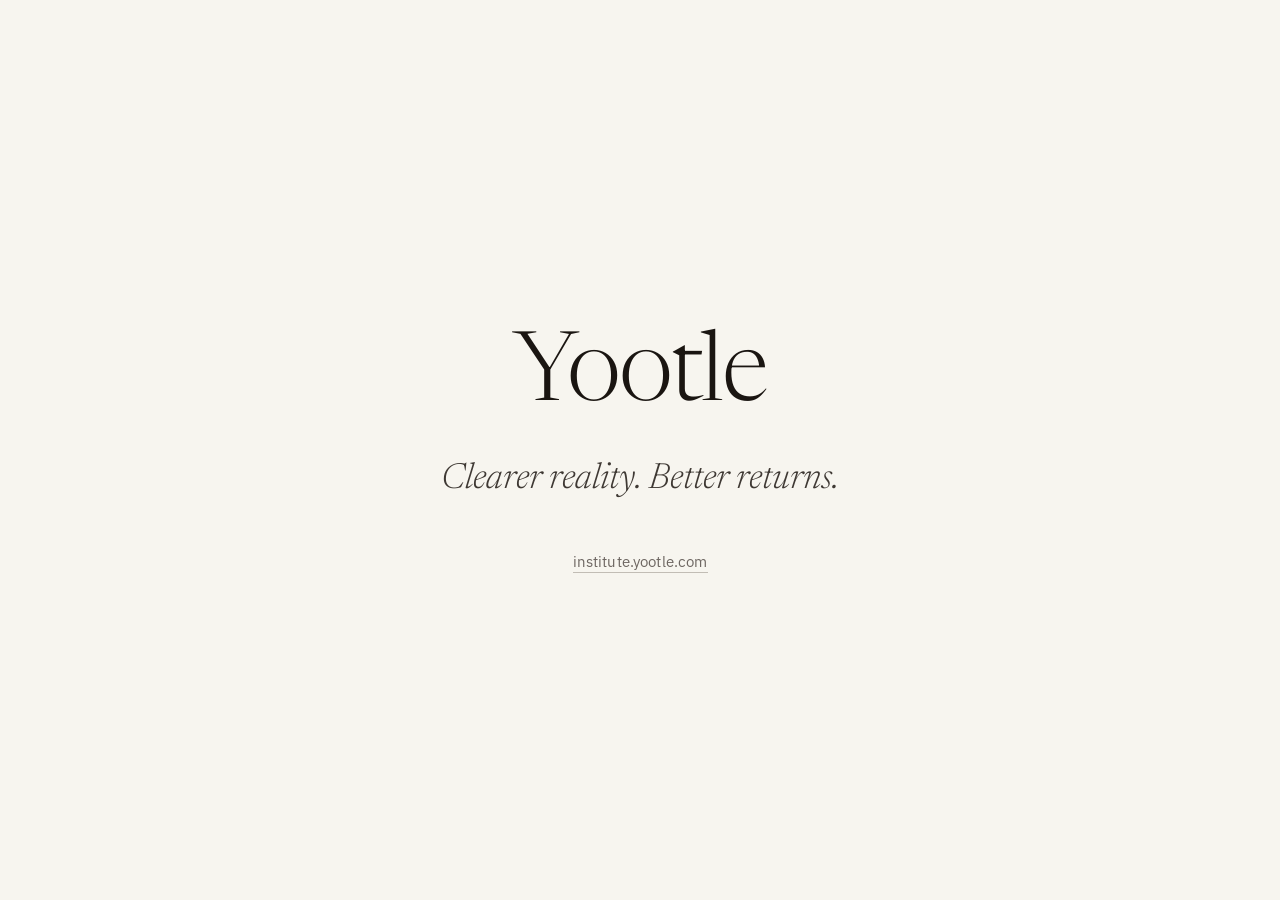
==== index.html @ e59f22a7 "Add Yootle holding page with custom domain Co-Authored-By: Claude Sonnet 4.6 <noreply@anthropic.com>" ====
<!DOCTYPE html>
<html lang="en">
<head>
<meta charset="UTF-8" />
<meta name="viewport" content="width=device-width, initial-scale=1" />
<title>Yootle</title>
<meta property="og:title" content="Yootle" />
<meta property="og:url" content="https://yootle.com/" />
<link rel="icon" href="favicon.png" />
<style>
  :root {
    --paper:      oklch(97% 0.008 85);
    --paper-warm: oklch(94.5% 0.012 80);
    --ink:        oklch(20% 0.012 60);
    --ink-soft:   oklch(35% 0.012 60);
    --ink-mute:   oklch(52% 0.012 60);
    --accent:     oklch(43% 0.13 30);
    --serif: "Newsreader", "Source Serif Pro", Georgia, serif;
    --sans:  "IBM Plex Sans", -apple-system, BlinkMacSystemFont, "Helvetica Neue", Arial, sans-serif;
  }

  * { box-sizing: border-box; }
  html, body { margin: 0; padding: 0; height: 100%; }
  html { -webkit-font-smoothing: antialiased; -moz-osx-font-smoothing: grayscale; }

  body {
    background: var(--paper);
    color: var(--ink);
    font-family: var(--sans);
    display: flex;
    align-items: center;
    justify-content: center;
    min-height: 100vh;
  }

  .center {
    text-align: center;
    padding: 40px 24px;
  }

  h1 {
    font-family: var(--serif);
    font-size: clamp(48px, 8vw, 96px);
    font-weight: 300;
    letter-spacing: -0.02em;
    margin: 0 0 32px;
    color: var(--ink);
  }

  .tagline {
    font-family: var(--serif);
    font-style: italic;
    font-size: clamp(22px, 3.5vw, 36px);
    font-weight: 300;
    color: var(--ink-soft);
    margin: 0 0 48px;
    line-height: 1.3;
  }

  .institute-link {
    font-family: var(--sans);
    font-size: clamp(13px, 1.5vw, 15px);
    font-weight: 400;
    color: var(--ink-mute);
    text-decoration: none;
    letter-spacing: 0.01em;
    border-bottom: 1px solid oklch(80% 0.012 75);
    padding-bottom: 1px;
    transition: color 0.15s, border-color 0.15s;
  }

  .institute-link:hover {
    color: var(--accent);
    border-color: var(--accent);
  }
</style>
<link rel="preconnect" href="https://fonts.googleapis.com">
<link rel="preconnect" href="https://fonts.gstatic.com" crossorigin>
<link href="https://fonts.googleapis.com/css2?family=Newsreader:ital,opsz,wght@0,6..72,300..700;1,6..72,300..700&family=IBM+Plex+Sans:wght@300;400;500&display=swap" rel="stylesheet">
</head>
<body>
<div class="center">
  <h1>Yootle</h1>
  <p class="tagline">Clearer reality. Better returns.</p>
  <a class="institute-link" href="https://institute.yootle.com">institute.yootle.com</a>
</div>
</body>
</html>
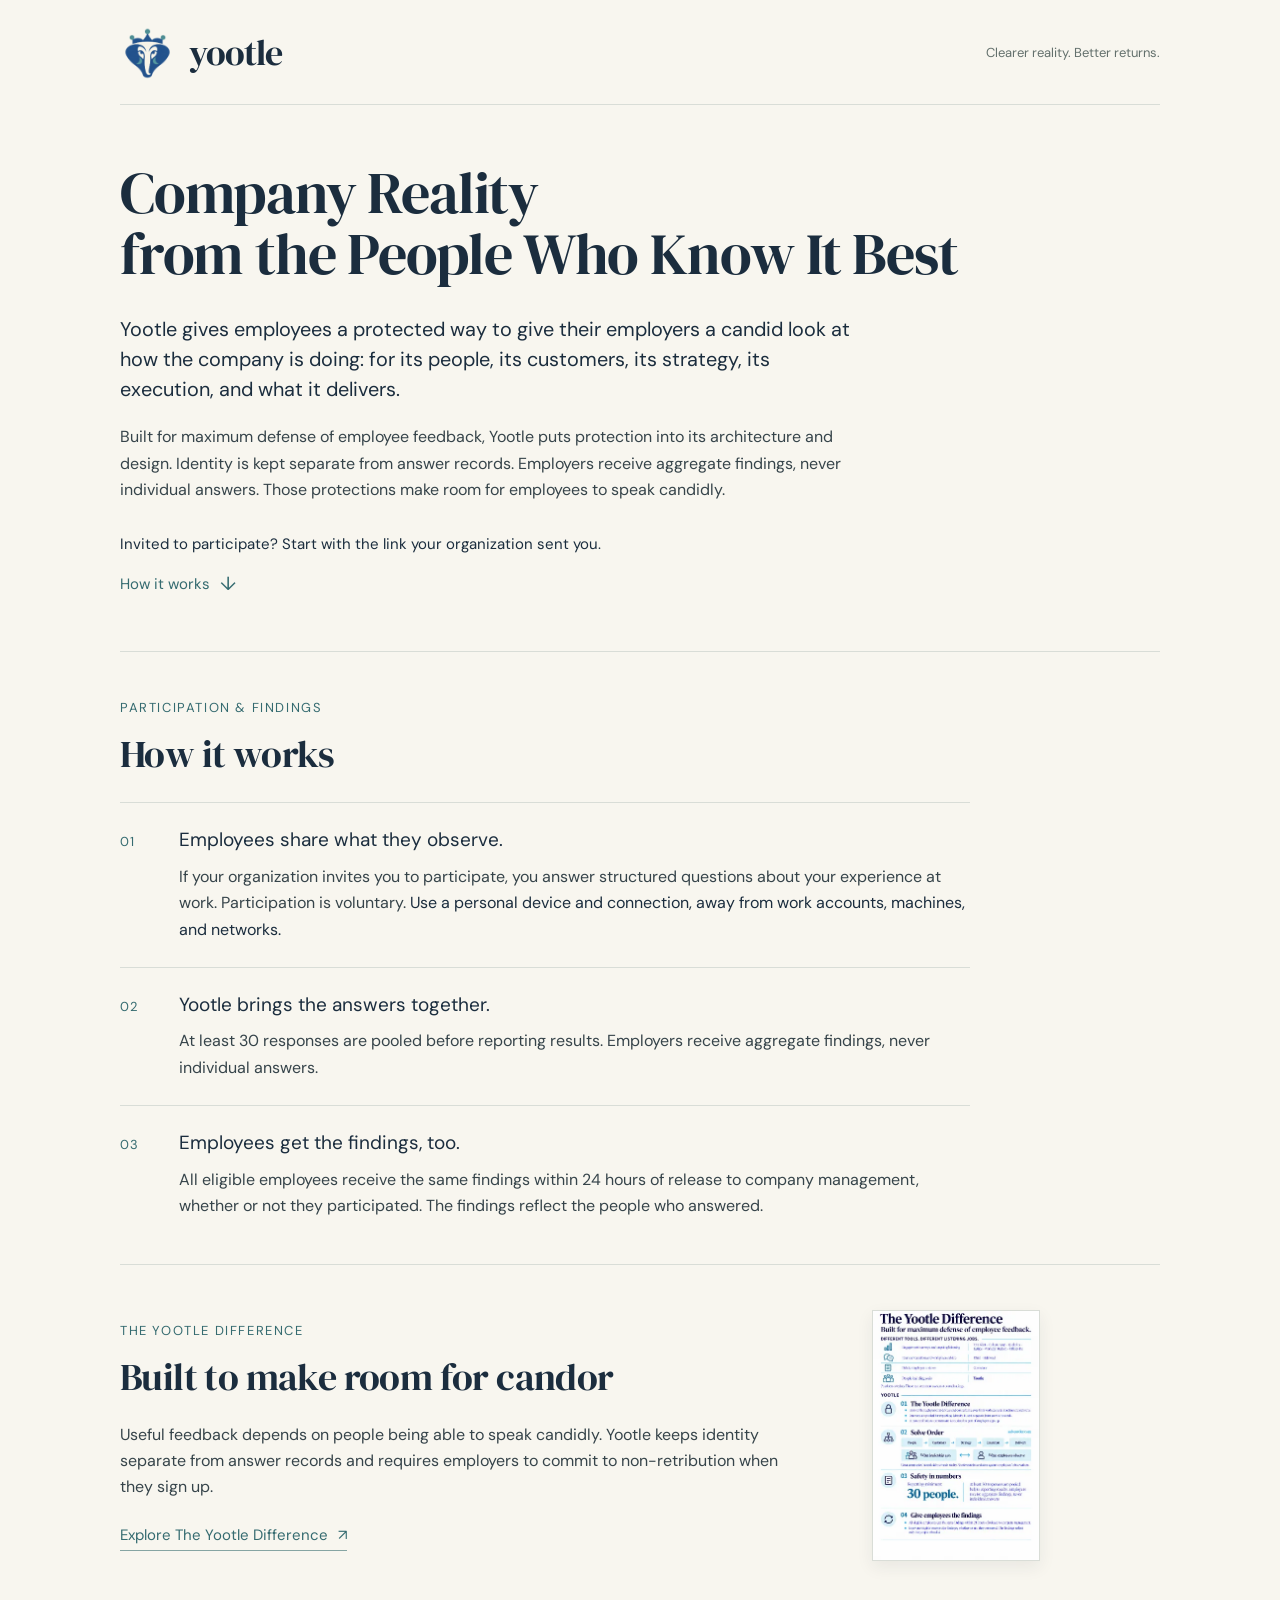
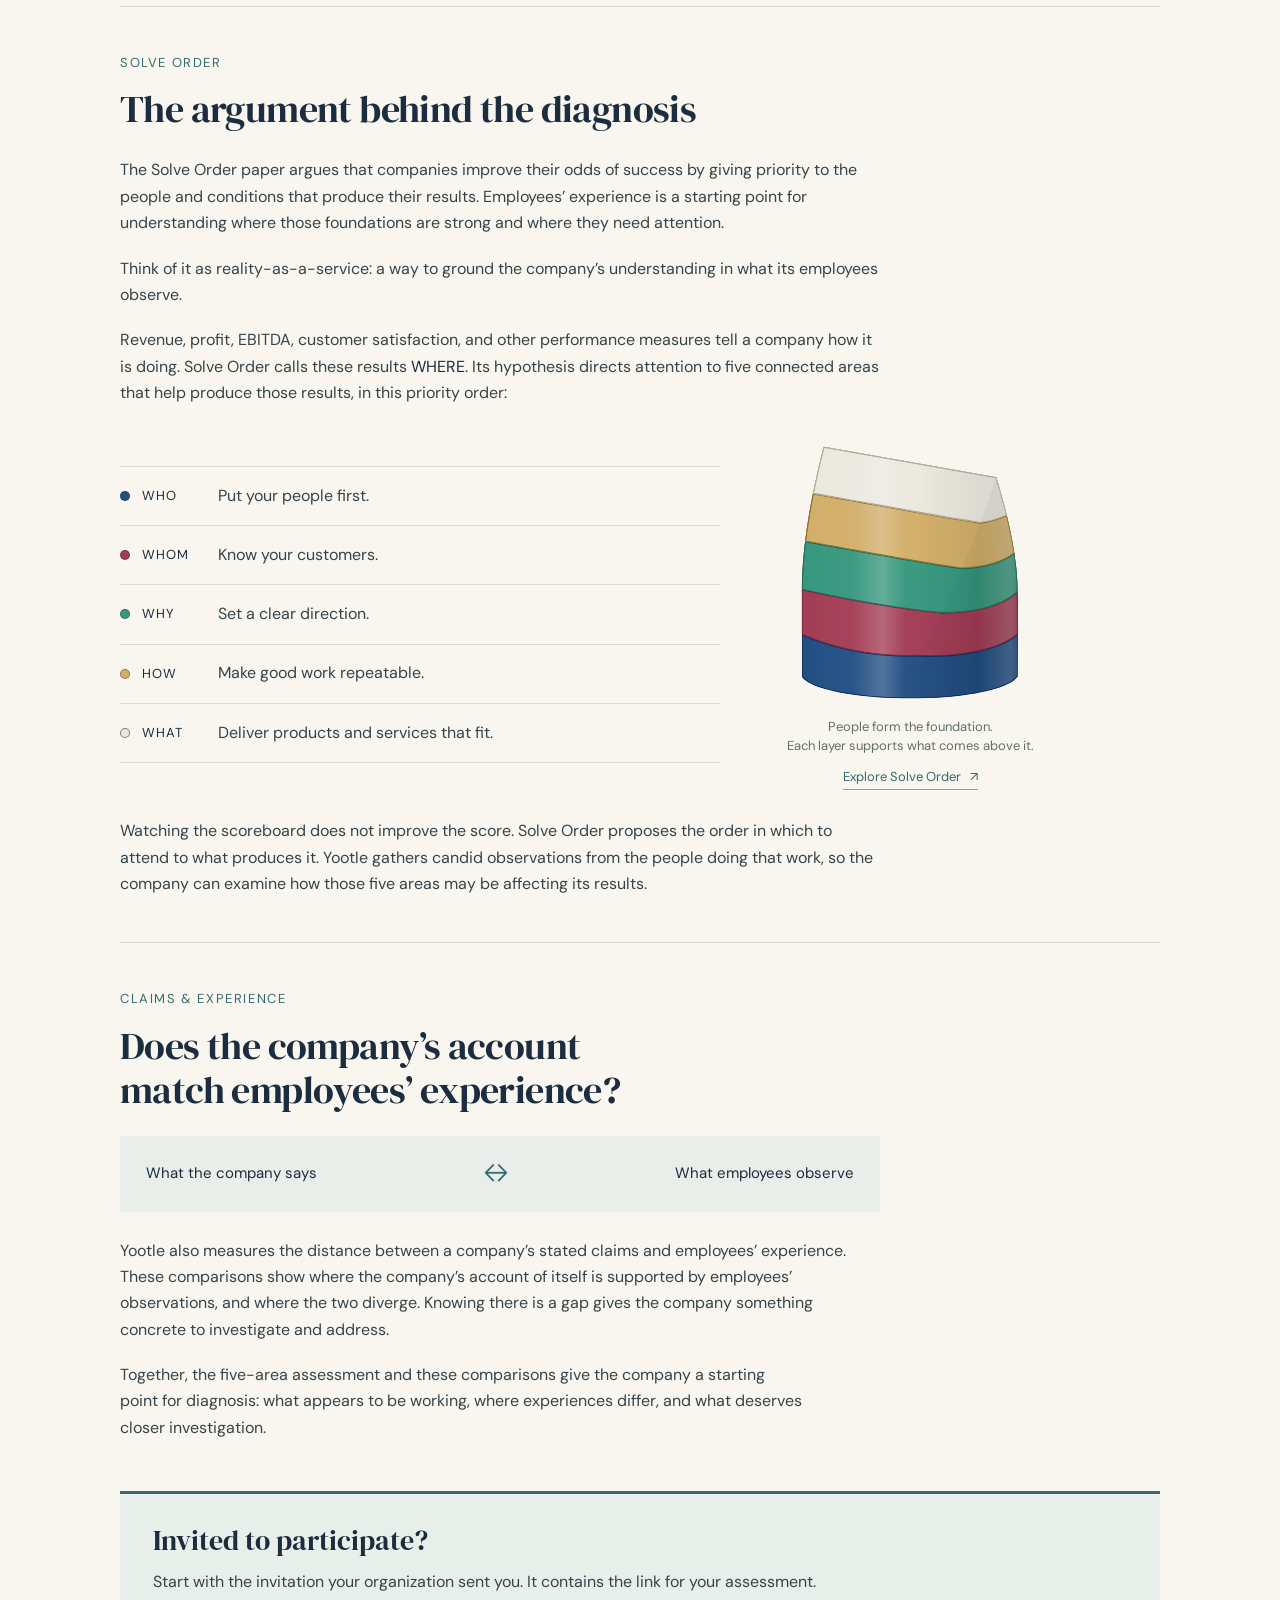
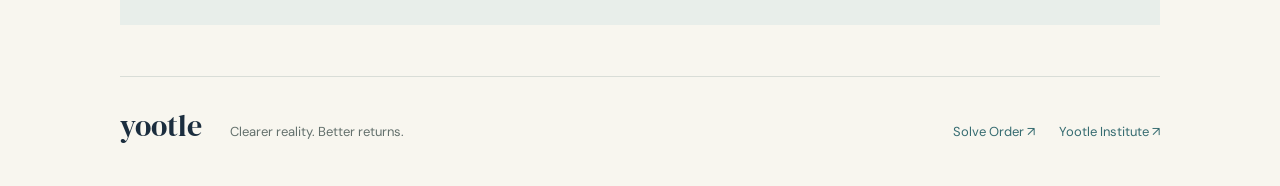
==== commit c273a4a8: "New Yootle homepage" ====
--- a/index.html
+++ b/index.html
@@ -1,88 +1,118 @@
 <!DOCTYPE html>
-<html lang="en">
-<head>
-<meta charset="UTF-8" />
-<meta name="viewport" content="width=device-width, initial-scale=1" />
-<title>Yootle</title>
-<meta property="og:title" content="Yootle" />
-<meta property="og:url" content="https://yootle.com/" />
-<link rel="icon" href="favicon.png" />
+<html lang="en"><head>
+<meta charset="utf-8">
+<meta name="viewport" content="width=device-width, initial-scale=1">
+<meta name="description" content="Yootle gives employees a protected way to give their employers a candid look at how the company is doing.">
+<title>Yootle — Company Reality from the People Who Know It Best</title>
+<link rel="icon" href="favicon.png">
+<meta property="og:title" content="Yootle">
+<meta property="og:url" content="https://yootle.com/">
+
 <style>
-  :root {
-    --paper:      oklch(97% 0.008 85);
-    --paper-warm: oklch(94.5% 0.012 80);
-    --ink:        oklch(20% 0.012 60);
-    --ink-soft:   oklch(35% 0.012 60);
-    --ink-mute:   oklch(52% 0.012 60);
-    --accent:     oklch(43% 0.13 30);
-    --serif: "Newsreader", "Source Serif Pro", Georgia, serif;
-    --sans:  "IBM Plex Sans", -apple-system, BlinkMacSystemFont, "Helvetica Neue", Arial, sans-serif;
-  }
-
-  * { box-sizing: border-box; }
-  html, body { margin: 0; padding: 0; height: 100%; }
-  html { -webkit-font-smoothing: antialiased; -moz-osx-font-smoothing: grayscale; }
-
-  body {
-    background: var(--paper);
-    color: var(--ink);
-    font-family: var(--sans);
-    display: flex;
-    align-items: center;
-    justify-content: center;
-    min-height: 100vh;
-  }
-
-  .center {
-    text-align: center;
-    padding: 40px 24px;
-  }
-
-  h1 {
-    font-family: var(--serif);
-    font-size: clamp(48px, 8vw, 96px);
-    font-weight: 300;
-    letter-spacing: -0.02em;
-    margin: 0 0 32px;
-    color: var(--ink);
-  }
-
-  .tagline {
-    font-family: var(--serif);
-    font-style: italic;
-    font-size: clamp(22px, 3.5vw, 36px);
-    font-weight: 300;
-    color: var(--ink-soft);
-    margin: 0 0 48px;
-    line-height: 1.3;
-  }
-
-  .institute-link {
-    font-family: var(--sans);
-    font-size: clamp(13px, 1.5vw, 15px);
-    font-weight: 400;
-    color: var(--ink-mute);
-    text-decoration: none;
-    letter-spacing: 0.01em;
-    border-bottom: 1px solid oklch(80% 0.012 75);
-    padding-bottom: 1px;
-    transition: color 0.15s, border-color 0.15s;
-  }
-
-  .institute-link:hover {
-    color: var(--accent);
-    border-color: var(--accent);
-  }
+@font-face{font-family:DMSans;src:url("assets/DMSans.ttf") format('truetype');font-weight:100 900;font-display:swap}
+@font-face{font-family:DMSerif;src:url("assets/DMSerifDisplay.ttf") format('truetype');font-weight:400;font-display:swap}
+html{scroll-behavior:smooth;scroll-padding-top:24px}
+body{margin:0;background:#f8f6ef;color:#36444a;font:clamp(16px,1.2vw,17px)/1.65 DMSans,Arial,sans-serif;-webkit-font-smoothing:antialiased}
+*{box-sizing:border-box}
+h1,h2,h3,p,figure{margin:0}
+a{color:#356b70;text-underline-offset:5px;text-decoration-thickness:1px}
+a:hover{color:#1b2d3e}
+@media (max-width:759px){.wide-only{display:none}}
 </style>
-<link rel="preconnect" href="https://fonts.googleapis.com">
-<link rel="preconnect" href="https://fonts.gstatic.com" crossorigin>
-<link href="https://fonts.googleapis.com/css2?family=Newsreader:ital,opsz,wght@0,6..72,300..700;1,6..72,300..700&family=IBM+Plex+Sans:wght@300;400;500&display=swap" rel="stylesheet">
 </head>
 <body>
-<div class="center">
-  <h1>Yootle</h1>
-  <p class="tagline">Clearer reality. Better returns.</p>
-  <a class="institute-link" href="https://institute.yootle.com">institute.yootle.com</a>
+
+<div style="width:min(calc(100% - 40px),1040px);margin:0 auto">
+  <header style="display:flex;flex-wrap:wrap;gap:12px 24px;align-items:center;justify-content:space-between;padding:clamp(20px,2vw,30px) 0 clamp(18px,1.8vw,25px);border-bottom:1px solid #d9ddd7">
+    <a href="#" aria-label="Yootle home" style="display:flex;gap:14px;align-items:center;text-decoration:none;color:#1b2d3e"><img src="assets/yootle-elephant-who-blue-124.png" alt="" style="width:clamp(48px,4.3vw,62px);height:auto;display:block"><span style="font:clamp(34px,2.8vw,40px)/1 DMSerif,Georgia,serif;letter-spacing:-1px">yootle</span></a>
+    <span class="wide-only" style="font-size:13px;color:#63706c">Clearer reality. Better returns.</span>
+  </header>
+
+  <section data-screen-label="Hero" style="padding:clamp(34px,4.5vw,66px) 0 clamp(40px,4vw,60px)">
+    <h1 style="font:400 clamp(38px,4.5vw,64px)/1.06 DMSerif,Georgia,serif;letter-spacing:-1.2px;color:#1b2d3e;margin-bottom:clamp(22px,2.4vw,32px);text-wrap:balance">Company Reality<br>from the People Who Know It Best</h1>
+    <div style="max-width:740px;display:flex;flex-direction:column;gap:20px">
+      <p style="font-size:clamp(19px,1.55vw,22px);line-height:1.5;color:#1b2d3e;text-wrap:pretty">Yootle gives employees a protected way to give their employers a candid look at how the company is doing: for its people, its customers, its strategy, its execution, and what it delivers.</p>
+      <p style="text-wrap:pretty">Built for maximum defense of employee feedback, Yootle puts protection into its architecture and design. Identity is kept separate from answer records. Employers receive aggregate findings, never individual answers. Those protections make room for employees to speak candidly.</p>
+    </div>
+    <div style="display:flex;flex-direction:column;gap:12px;margin-top:28px">
+      <p style="font-size:15px;font-weight:600;color:#1b2d3e">Invited to participate? Start with the link your organization sent you.</p>
+      <a href="#how-it-works" style="display:inline-flex;gap:10px;align-items:center;font-size:15px;font-weight:650;text-decoration:none;width:fit-content">How it works <span aria-hidden="true" style="font-size:19px">↓</span></a>
+    </div>
+  </section>
+
+  <section id="how-it-works" data-screen-label="How it works" style="border-top:1px solid #d9ddd7;padding:clamp(38px,3.5vw,50px) 0">
+    <span style="display:block;text-transform:uppercase;font-weight:650;font-size:13px;letter-spacing:1.6px;color:#356b70;margin-bottom:14px">Participation &amp; findings</span>
+    <h2 style="font:400 clamp(30px,3vw,38px)/1.16 DMSerif,Georgia,serif;letter-spacing:-.6px;color:#1b2d3e;margin-bottom:26px">How it works</h2>
+    <div style="max-width:850px">
+      <article style="display:grid;grid-template-columns:clamp(28px,3.2vw,44px) 1fr;gap:clamp(12px,1.4vw,19px);padding:24px 0;border-top:1px solid #d9ddd7">
+        <span aria-hidden="true" style="color:#356b70;font-size:13px;font-weight:650;letter-spacing:1px;padding-top:4px">01</span>
+        <div><h3 style="font-size:19px;font-weight:650;line-height:1.4;color:#1b2d3e;margin-bottom:10px">Employees share what they observe.</h3><p>If your organization invites you to participate, you answer structured questions about your experience at work. Participation is voluntary. <strong style="font-weight:650;color:#1b2d3e">Use a personal device and connection, away from work accounts, machines, and networks.</strong></p></div>
+      </article>
+      <article style="display:grid;grid-template-columns:clamp(28px,3.2vw,44px) 1fr;gap:clamp(12px,1.4vw,19px);padding:24px 0;border-top:1px solid #d9ddd7">
+        <span aria-hidden="true" style="color:#356b70;font-size:13px;font-weight:650;letter-spacing:1px;padding-top:4px">02</span>
+        <div><h3 style="font-size:19px;font-weight:650;line-height:1.4;color:#1b2d3e;margin-bottom:10px">Yootle brings the answers together.</h3><p>At least 30 responses are pooled before reporting results. Employers receive aggregate findings, never individual answers.</p></div>
+      </article>
+      <article style="display:grid;grid-template-columns:clamp(28px,3.2vw,44px) 1fr;gap:clamp(12px,1.4vw,19px);padding:24px 0 0;border-top:1px solid #d9ddd7">
+        <span aria-hidden="true" style="color:#356b70;font-size:13px;font-weight:650;letter-spacing:1px;padding-top:4px">03</span>
+        <div><h3 style="font-size:19px;font-weight:650;line-height:1.4;color:#1b2d3e;margin-bottom:10px">Employees get the findings, too.</h3><p>All eligible employees receive the same findings within 24 hours of release to company management, whether or not they participated. The findings reflect the people who answered.</p></div>
+      </article>
+    </div>
+  </section>
+
+  <section data-screen-label="Yootle Difference" style="border-top:1px solid #d9ddd7;padding:clamp(38px,3.5vw,50px) 0;display:flex;flex-wrap:wrap;gap:28px clamp(40px,6vw,72px);align-items:center">
+    <div style="flex:1 1 420px;max-width:680px">
+      <span style="display:block;text-transform:uppercase;font-weight:650;font-size:13px;letter-spacing:1.6px;color:#356b70;margin-bottom:14px">The Yootle Difference</span>
+      <h2 style="font:400 clamp(30px,3vw,38px)/1.16 DMSerif,Georgia,serif;letter-spacing:-.6px;color:#1b2d3e;margin-bottom:22px">Built to make room for candor</h2>
+      <p style="text-wrap:pretty">Useful feedback depends on people being able to speak candidly. Yootle keeps identity separate from answer records and requires employers to commit to non-retribution when they sign up.</p>
+      <a href="assets/yootle-difference-world.webp" target="_blank" rel="noopener" style="display:inline-block;margin-top:22px;font-weight:600;font-size:15px;text-decoration:none;border-bottom:1px solid #86a5a3;padding-bottom:3px">Explore The Yootle Difference <span aria-hidden="true" style="margin-left:6px">↗</span></a>
+    </div>
+    <a href="assets/yootle-difference-world.webp" target="_blank" rel="noopener" aria-label="Open The Yootle Difference infographic" style="flex:0 0 168px;display:block;line-height:0;border:1px solid #d9ddd7;box-shadow:0 6px 16px rgba(27,45,62,.07)"><img src="assets/yootle-difference-world-thumb.webp" width="168" height="252" loading="lazy" alt="The Yootle Difference infographic. Open to read the full-size version." style="width:100%;height:auto;display:block"></a>
+  </section>
+
+  <section data-screen-label="Solve Order" style="border-top:1px solid #d9ddd7;padding:clamp(38px,3.5vw,50px) 0">
+    <span style="display:block;text-transform:uppercase;font-weight:650;font-size:13px;letter-spacing:1.6px;color:#356b70;margin-bottom:14px">Solve Order</span>
+    <h2 style="font:400 clamp(30px,3vw,38px)/1.16 DMSerif,Georgia,serif;letter-spacing:-.6px;color:#1b2d3e;margin-bottom:26px">The argument behind the diagnosis</h2>
+    <div style="max-width:760px;display:flex;flex-direction:column;gap:19px">
+      <p style="text-wrap:pretty">The Solve Order paper argues that companies improve their odds of success by giving priority to the people and conditions that produce their results. Employees’ experience is a starting point for understanding where those foundations are strong and where they need attention.</p>
+      <p>Think of it as reality-as-a-service: a way to ground the company’s understanding in what its employees observe.</p>
+      <p style="text-wrap:pretty">Revenue, profit, EBITDA, customer satisfaction, and other performance measures tell a company how it is doing. Solve Order calls these results <strong style="font-weight:650;color:#1b2d3e">WHERE</strong>. Its hypothesis directs attention to five connected areas that help produce those results, in this priority order:</p>
+    </div>
+    <div style="display:flex;flex-wrap:wrap;gap:28px 50px;align-items:center;max-width:930px;margin:32px 0 28px">
+      <ol style="flex:1 1 380px;list-style:none;padding:0;margin:0;border-top:1px solid #d9ddd7">
+        <li style="display:grid;grid-template-columns:10px 64px 1fr;gap:12px;align-items:center;border-bottom:1px solid #d9ddd7;padding:clamp(15px,1.4vw,20px) 0;line-height:1.4"><span style="width:10px;height:10px;border-radius:50%;background:#214E83;border:1px solid rgba(27,45,62,.38)"></span><span style="font-weight:750;font-size:13px;letter-spacing:1px;color:#1b2d3e">WHO</span><span>Put your people first.</span></li>
+        <li style="display:grid;grid-template-columns:10px 64px 1fr;gap:12px;align-items:center;border-bottom:1px solid #d9ddd7;padding:clamp(15px,1.4vw,20px) 0;line-height:1.4"><span style="width:10px;height:10px;border-radius:50%;background:#A33C55;border:1px solid rgba(27,45,62,.38)"></span><span style="font-weight:750;font-size:13px;letter-spacing:1px;color:#1b2d3e">WHOM</span><span>Know your customers.</span></li>
+        <li style="display:grid;grid-template-columns:10px 64px 1fr;gap:12px;align-items:center;border-bottom:1px solid #d9ddd7;padding:clamp(15px,1.4vw,20px) 0;line-height:1.4"><span style="width:10px;height:10px;border-radius:50%;background:#36977D;border:1px solid rgba(27,45,62,.38)"></span><span style="font-weight:750;font-size:13px;letter-spacing:1px;color:#1b2d3e">WHY</span><span>Set a clear direction.</span></li>
+        <li style="display:grid;grid-template-columns:10px 64px 1fr;gap:12px;align-items:center;border-bottom:1px solid #d9ddd7;padding:clamp(15px,1.4vw,20px) 0;line-height:1.4"><span style="width:10px;height:10px;border-radius:50%;background:#D2AE68;border:1px solid rgba(27,45,62,.38)"></span><span style="font-weight:750;font-size:13px;letter-spacing:1px;color:#1b2d3e">HOW</span><span>Make good work repeatable.</span></li>
+        <li style="display:grid;grid-template-columns:10px 64px 1fr;gap:12px;align-items:center;border-bottom:1px solid #d9ddd7;padding:clamp(15px,1.4vw,20px) 0;line-height:1.4"><span style="width:10px;height:10px;border-radius:50%;background:#EBE8DF;border:1px solid rgba(27,45,62,.55)"></span><span style="font-weight:750;font-size:13px;letter-spacing:1px;color:#1b2d3e">WHAT</span><span>Deliver products and services that fit.</span></li>
+      </ol>
+      <figure style="flex:0 1 280px;margin:0 auto;text-align:center;display:flex;flex-direction:column;align-items:center">
+        <img src="assets/solve-order-skwedge.svg" alt="The Solve Order skwedge, with WHO at the foundation, then WHOM, WHY, HOW, and WHAT at the top." style="display:block;width:clamp(180px,18vw,240px);height:auto;margin-bottom:14px">
+        <figcaption style="font-size:13px;line-height:1.5;color:#63706c">People form the foundation.<br>Each layer supports what comes above it.</figcaption>
+        <a href="https://solveorder.com" rel="noreferrer" style="display:inline-block;margin-top:10px;font-size:13px;font-weight:600;text-decoration:none;border-bottom:1px solid #86a5a3;padding-bottom:2px">Explore Solve Order <span aria-hidden="true" style="margin-left:6px">↗</span></a>
+      </figure>
+    </div>
+    <p style="max-width:760px;text-wrap:pretty">Watching the scoreboard does not improve the score. Solve Order proposes the order in which to attend to what produces it. Yootle gathers candid observations from the people doing that work, so the company can examine how those five areas may be affecting its results.</p>
+  </section>
+
+  <section data-screen-label="Comparison" style="border-top:1px solid #d9ddd7;padding:clamp(38px,3.5vw,50px) 0">
+    <span style="display:block;text-transform:uppercase;font-weight:650;font-size:13px;letter-spacing:1.6px;color:#356b70;margin-bottom:14px">Claims &amp; experience</span>
+    <h2 style="font:400 clamp(30px,3vw,38px)/1.16 DMSerif,Georgia,serif;letter-spacing:-.6px;color:#1b2d3e;margin-bottom:24px;max-width:620px;text-wrap:balance">Does the company’s account match employees’ experience?</h2>
+    <div aria-hidden="true" style="display:flex;align-items:center;justify-content:space-between;gap:clamp(14px,2vw,30px);max-width:760px;padding:clamp(16px,1.6vw,22px) clamp(16px,2vw,28px);margin-bottom:26px;background:#e9eeea;border-radius:3px;color:#1b2d3e;font-size:15px;line-height:1.45"><span>What the company says</span><span style="font-size:24px;color:#356b70;flex:none">↔</span><span style="text-align:right">What employees observe</span></div>
+    <div style="max-width:760px;display:flex;flex-direction:column;gap:19px">
+      <p style="text-wrap:pretty">Yootle also measures the distance between a company’s stated claims and employees’ experience. These comparisons show where the company’s account of itself is supported by employees’ observations, and where the two diverge. Knowing there is a gap gives the company something concrete to investigate and address.</p>
+      <p style="text-wrap:pretty">Together, the five-area assessment and these comparisons give the company a starting point for diagnosis: what appears to be working, where experiences differ, and what deserves closer investigation.</p>
+    </div>
+  </section>
+
+  <section id="invited" data-screen-label="Invitation" style="background:#e8eeea;border-top:3px solid #356b70;padding:clamp(24px,2.4vw,30px) clamp(22px,2.6vw,36px);margin:5px 0 clamp(40px,4vw,62px)">
+    <h2 style="font:400 28px/1.16 DMSerif,Georgia,serif;color:#1b2d3e;margin-bottom:12px">Invited to participate?</h2>
+    <p style="max-width:700px">Start with the invitation your organization sent you. It contains the link for your assessment.</p>
+  </section>
+
+  <footer style="border-top:1px solid #d9ddd7;padding:28px 0 40px;display:flex;flex-wrap:wrap;gap:10px 28px;align-items:baseline">
+    <div style="font:30px DMSerif,Georgia,serif;color:#1b2d3e">yootle</div>
+    <p style="font-size:13px;color:#63706c;flex:1 1 200px">Clearer reality. Better returns.</p>
+    <nav aria-label="Related sites" style="display:flex;gap:24px;font-size:13px"><a href="https://solveorder.com" rel="noreferrer" style="text-decoration:none">Solve Order ↗</a><a href="https://institute.yootle.com" rel="noreferrer" style="text-decoration:none">Yootle Institute ↗</a></nav>
+  </footer>
 </div>
-</body>
-</html>
+</body></html>
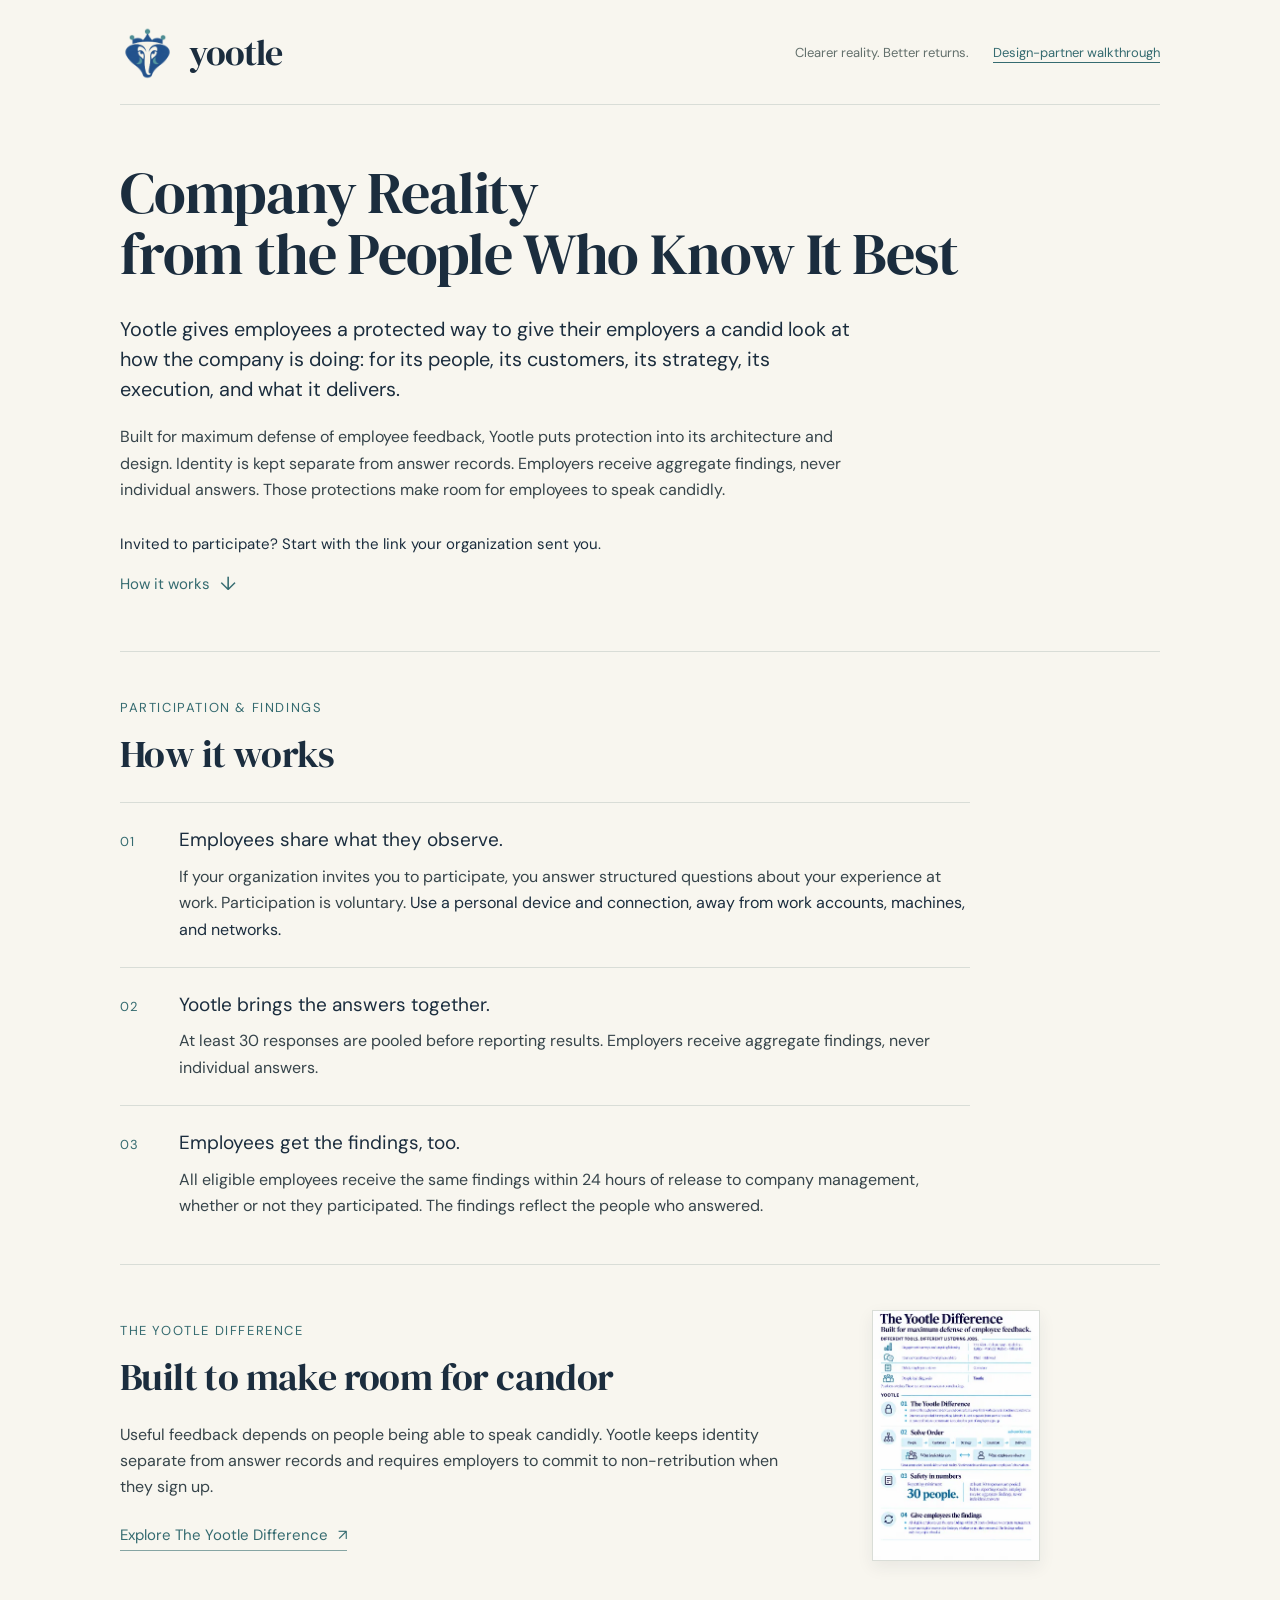
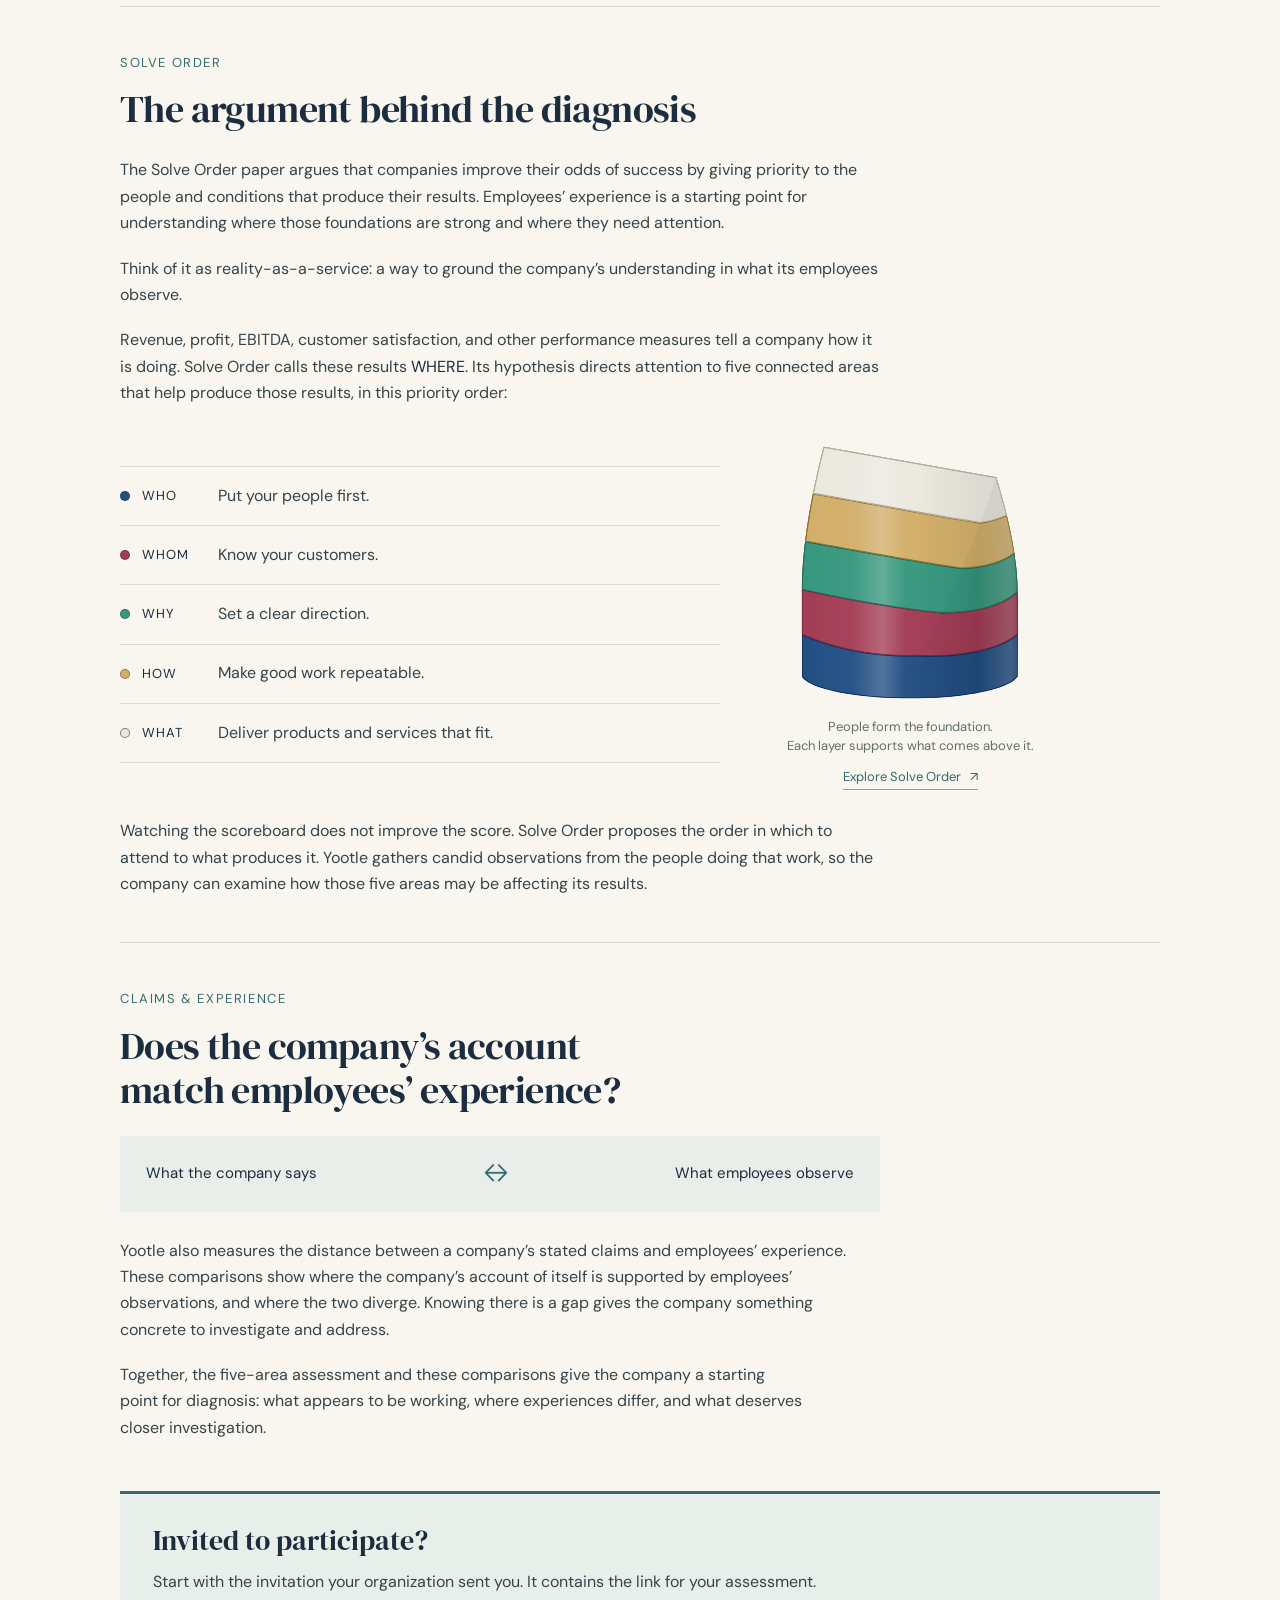
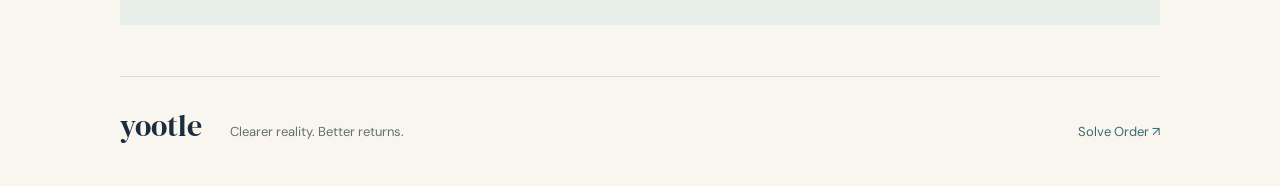
==== commit 1205902d: "Add design-partner walkthrough and hide homepage Institute link" ====
--- a/index.html
+++ b/index.html
@@ -25,7 +25,7 @@
 <div style="width:min(calc(100% - 40px),1040px);margin:0 auto">
   <header style="display:flex;flex-wrap:wrap;gap:12px 24px;align-items:center;justify-content:space-between;padding:clamp(20px,2vw,30px) 0 clamp(18px,1.8vw,25px);border-bottom:1px solid #d9ddd7">
     <a href="#" aria-label="Yootle home" style="display:flex;gap:14px;align-items:center;text-decoration:none;color:#1b2d3e"><img src="assets/yootle-elephant-who-blue-124.png" alt="" style="width:clamp(48px,4.3vw,62px);height:auto;display:block"><span style="font:clamp(34px,2.8vw,40px)/1 DMSerif,Georgia,serif;letter-spacing:-1px">yootle</span></a>
-    <span class="wide-only" style="font-size:13px;color:#63706c">Clearer reality. Better returns.</span>
+    <nav aria-label="Main navigation" style="display:flex;flex-wrap:wrap;align-items:center;gap:16px 24px;font-size:13px"><span class="wide-only" style="color:#63706c">Clearer reality. Better returns.</span><a href="/walkthrough/" style="font-weight:600">Design-partner walkthrough</a></nav>
   </header>
 
   <section data-screen-label="Hero" style="padding:clamp(34px,4.5vw,66px) 0 clamp(40px,4vw,60px)">
@@ -66,7 +66,7 @@
       <p style="text-wrap:pretty">Useful feedback depends on people being able to speak candidly. Yootle keeps identity separate from answer records and requires employers to commit to non-retribution when they sign up.</p>
       <a href="assets/yootle-difference-world.webp" target="_blank" rel="noopener" style="display:inline-block;margin-top:22px;font-weight:600;font-size:15px;text-decoration:none;border-bottom:1px solid #86a5a3;padding-bottom:3px">Explore The Yootle Difference <span aria-hidden="true" style="margin-left:6px">↗</span></a>
     </div>
-    <a href="assets/yootle-difference-world.webp" target="_blank" rel="noopener" aria-label="Open The Yootle Difference infographic" style="flex:0 0 168px;display:block;line-height:0;border:1px solid #d9ddd7;box-shadow:0 6px 16px rgba(27,45,62,.07)"><img src="assets/yootle-difference-world-thumb.webp" width="168" height="252" loading="lazy" alt="The Yootle Difference infographic. Open to read the full-size version." style="width:100%;height:auto;display:block"></a>
+    <a href="assets/yootle-difference-world.webp" target="_blank" rel="noopener" style="flex:0 0 168px;display:block;line-height:0;border:1px solid #d9ddd7;box-shadow:0 6px 16px rgba(27,45,62,.07)"><img src="assets/yootle-difference-world-thumb.webp" width="168" height="252" loading="lazy" alt="The Yootle Difference infographic (opens full size). Different tools do different listening jobs: engagement surveys and ongoing listening (Viva Glint, Culture Amp, Qualtrics, Lattice, Workday Peakon, Officevibe); peer conversation and workplace advice (Blind, Fishbowl); public employer reviews (Glassdoor); people-led diagnosis (Yootle). Products overlap; these are common uses, not overall ratings. Yootle: 1, answer through personal devices and connections, away from work accounts, machines and networks; answers are pooled for reporting and identity is kept separate from answer records; a non-retribution commitment is required as part of employer sign-up. 2, Solve Order: people, customers, strategy, execution, delivery; Yootle tests what leadership says against what employees observe. 3, safety in numbers: reporting minimum of 30 people; employers receive aggregate findings, never individual answers. 4, all eligible employees get the same findings within 24 hours of release to company management, whether or not they answered; the findings reflect only the people who did." style="width:100%;height:auto;display:block"></a>
   </section>
 
   <section data-screen-label="Solve Order" style="border-top:1px solid #d9ddd7;padding:clamp(38px,3.5vw,50px) 0">
@@ -112,7 +112,7 @@
   <footer style="border-top:1px solid #d9ddd7;padding:28px 0 40px;display:flex;flex-wrap:wrap;gap:10px 28px;align-items:baseline">
     <div style="font:30px DMSerif,Georgia,serif;color:#1b2d3e">yootle</div>
     <p style="font-size:13px;color:#63706c;flex:1 1 200px">Clearer reality. Better returns.</p>
-    <nav aria-label="Related sites" style="display:flex;gap:24px;font-size:13px"><a href="https://solveorder.com" rel="noreferrer" style="text-decoration:none">Solve Order ↗</a><a href="https://institute.yootle.com" rel="noreferrer" style="text-decoration:none">Yootle Institute ↗</a></nav>
+    <nav aria-label="Related sites" style="display:flex;gap:24px;font-size:13px"><a href="https://solveorder.com" rel="noreferrer" style="text-decoration:none">Solve Order ↗</a><!-- Yootle Institute temporarily hidden at Troy’s request, 2026-10-25. Restore this link to re-enable. <a href="https://institute.yootle.com" rel="noreferrer" style="text-decoration:none">Yootle Institute ↗</a> --></nav>
   </footer>
 </div>
-</body></html>+</body></html>
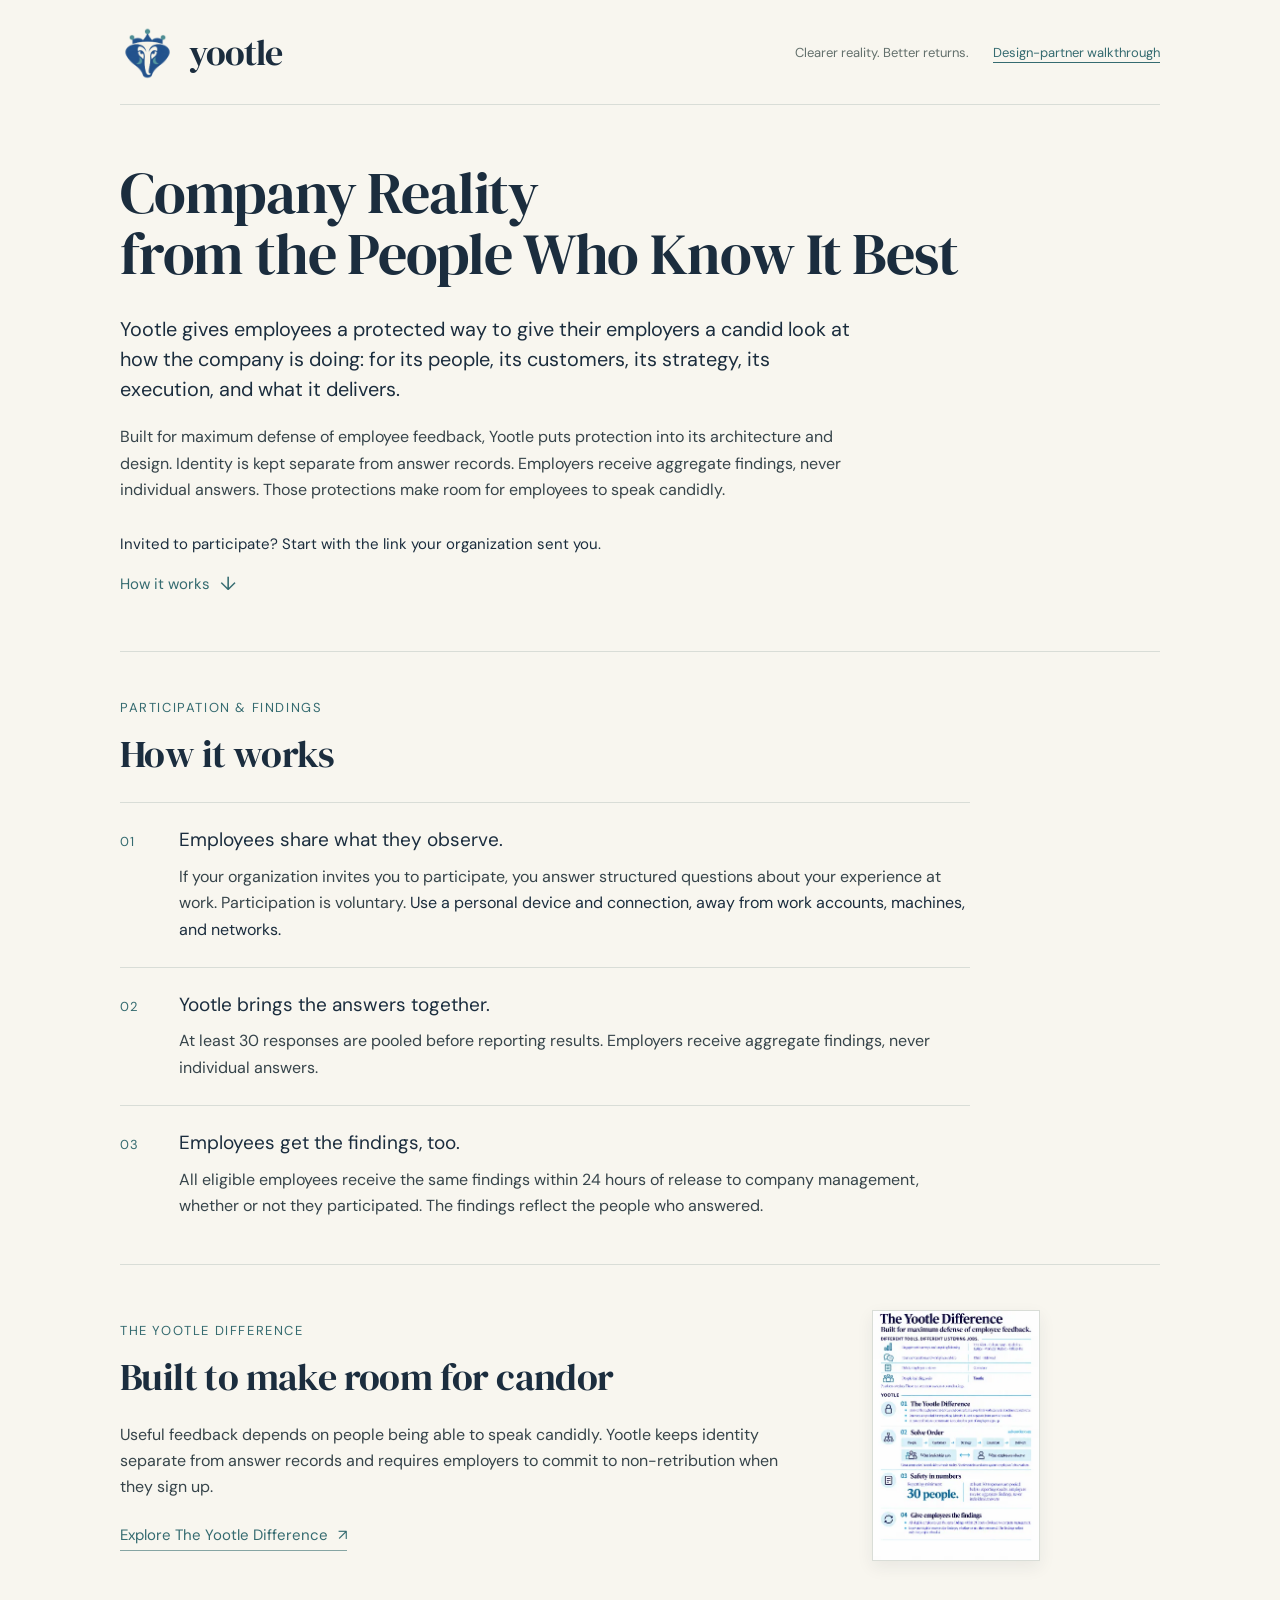
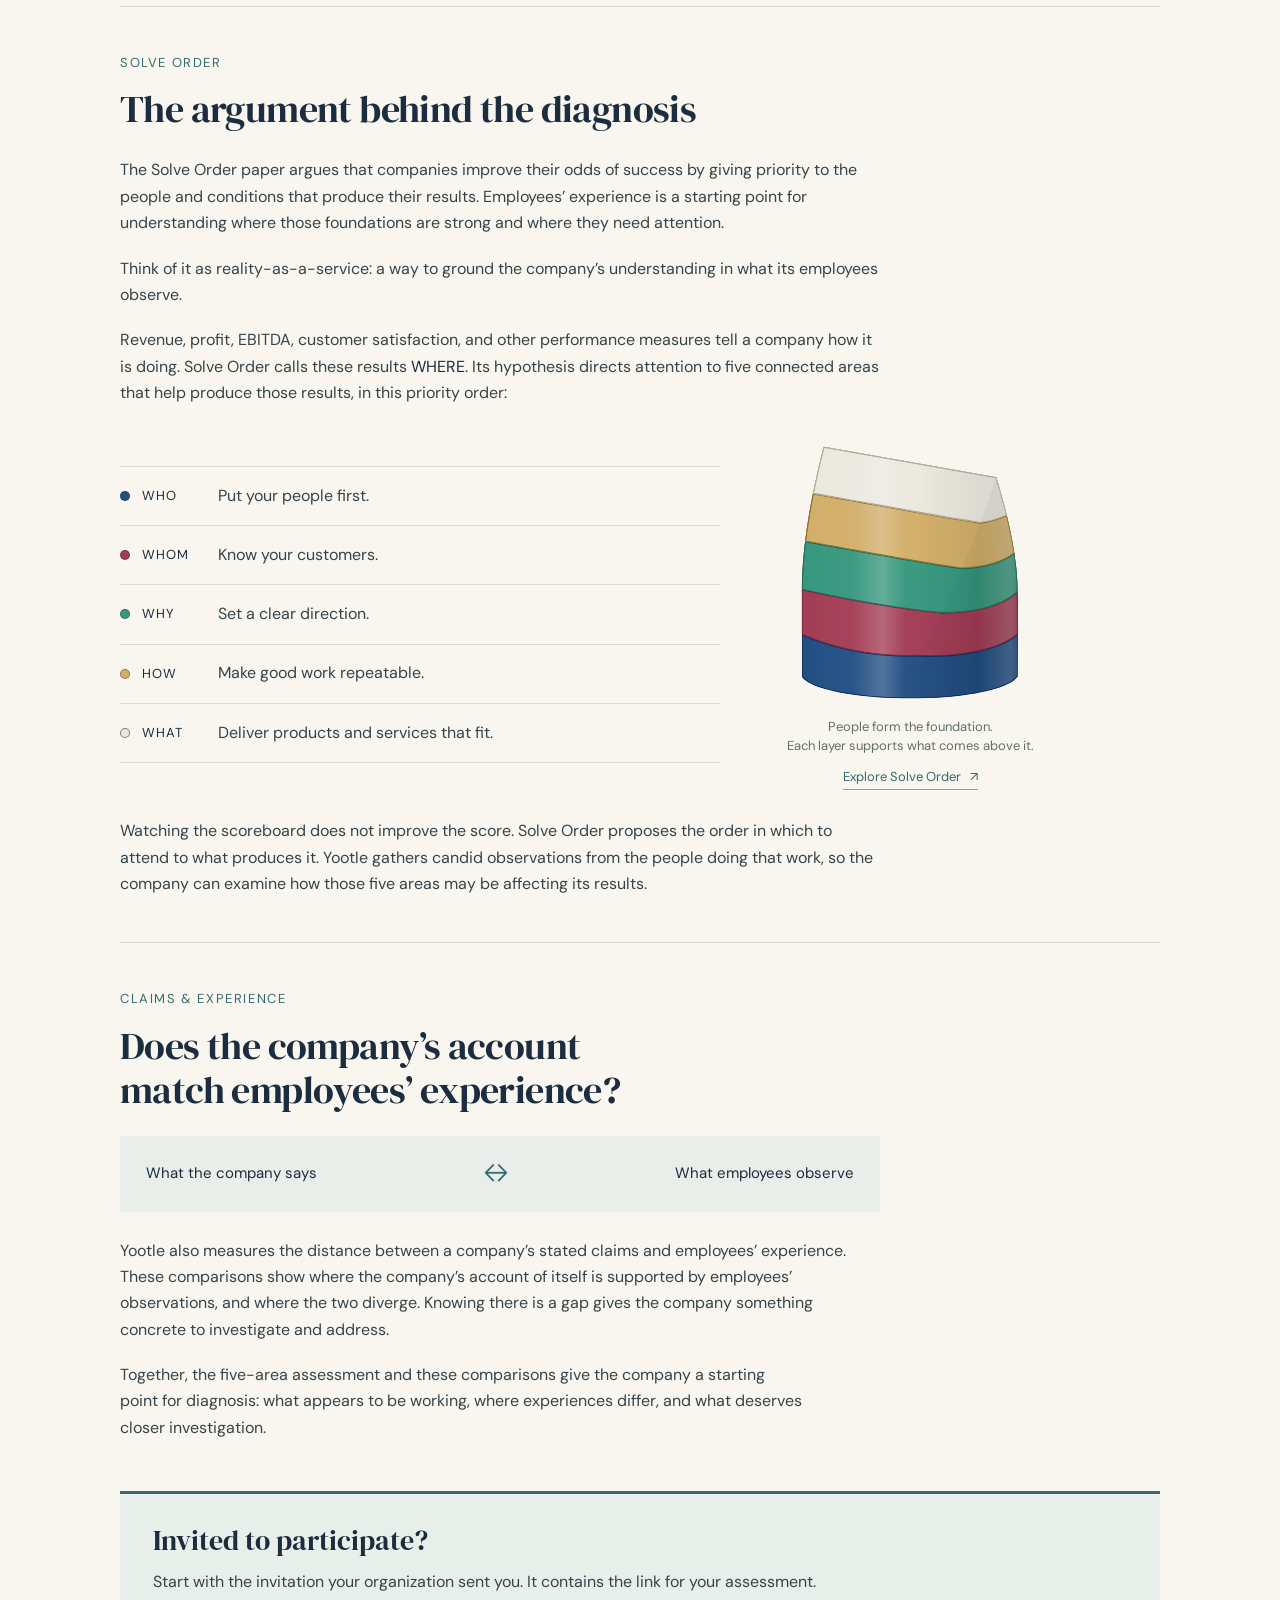
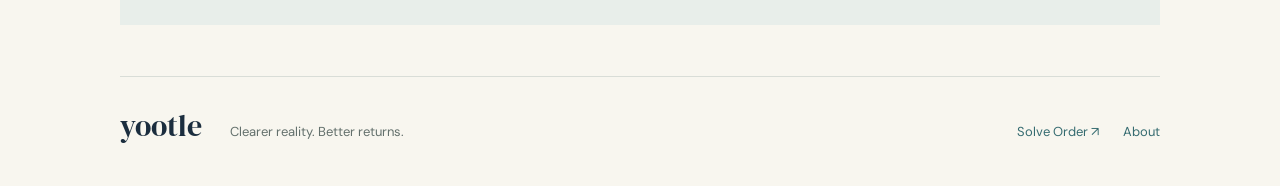
==== commit d96cc643: "Publish approved About page and update footer links" ====
--- a/index.html
+++ b/index.html
@@ -112,7 +112,7 @@
   <footer style="border-top:1px solid #d9ddd7;padding:28px 0 40px;display:flex;flex-wrap:wrap;gap:10px 28px;align-items:baseline">
     <div style="font:30px DMSerif,Georgia,serif;color:#1b2d3e">yootle</div>
     <p style="font-size:13px;color:#63706c;flex:1 1 200px">Clearer reality. Better returns.</p>
-    <nav aria-label="Related sites" style="display:flex;gap:24px;font-size:13px"><a href="https://solveorder.com" rel="noreferrer" style="text-decoration:none">Solve Order ↗</a><!-- Yootle Institute temporarily hidden at Troy’s request, 2026-10-25. Restore this link to re-enable. <a href="https://institute.yootle.com" rel="noreferrer" style="text-decoration:none">Yootle Institute ↗</a> --></nav>
+    <nav aria-label="Related sites" style="display:flex;gap:24px;font-size:13px"><a href="https://solveorder.com" rel="noreferrer" style="text-decoration:none">Solve Order ↗</a><a href="/about/" style="text-decoration:none">About</a><!-- Yootle Institute temporarily hidden at Troy’s request, 2026-10-25. Restore this link to re-enable. <a href="https://institute.yootle.com" rel="noreferrer" style="text-decoration:none">Yootle Institute ↗</a> --></nav>
   </footer>
 </div>
 </body></html>
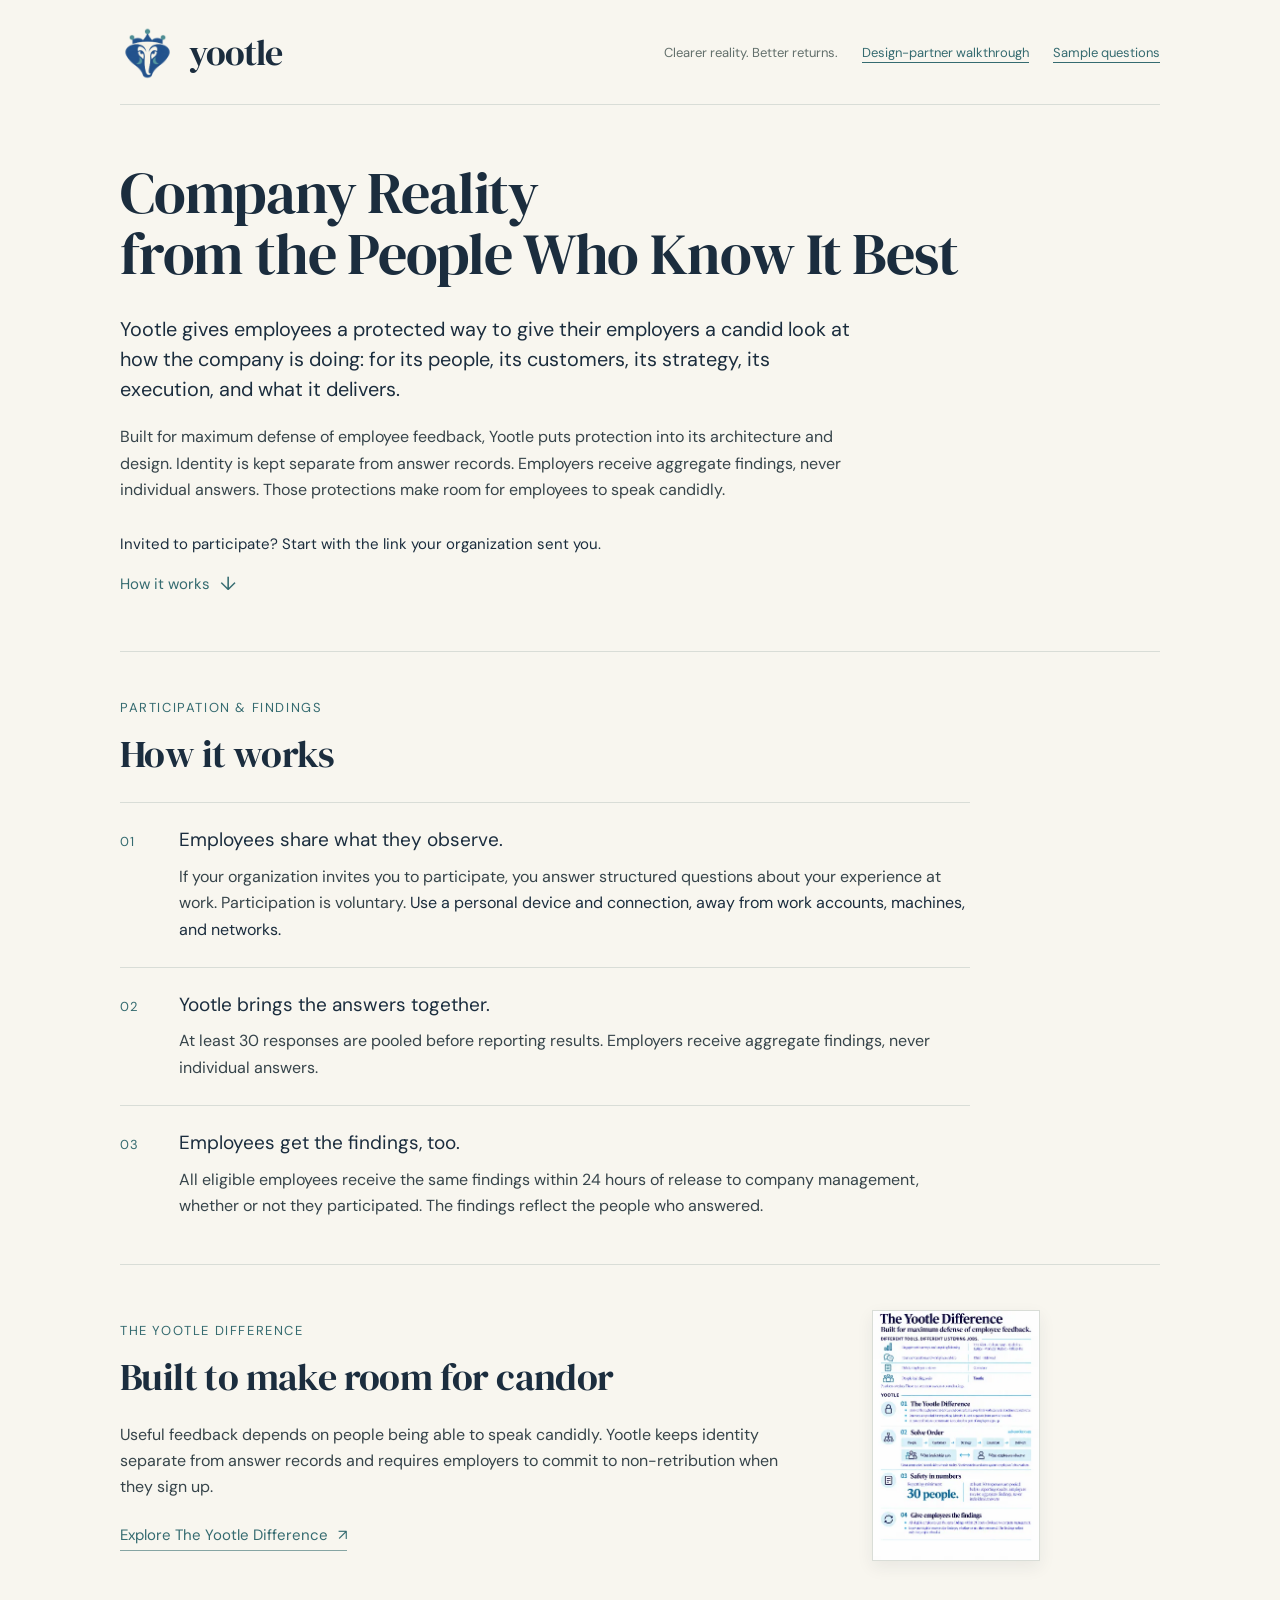
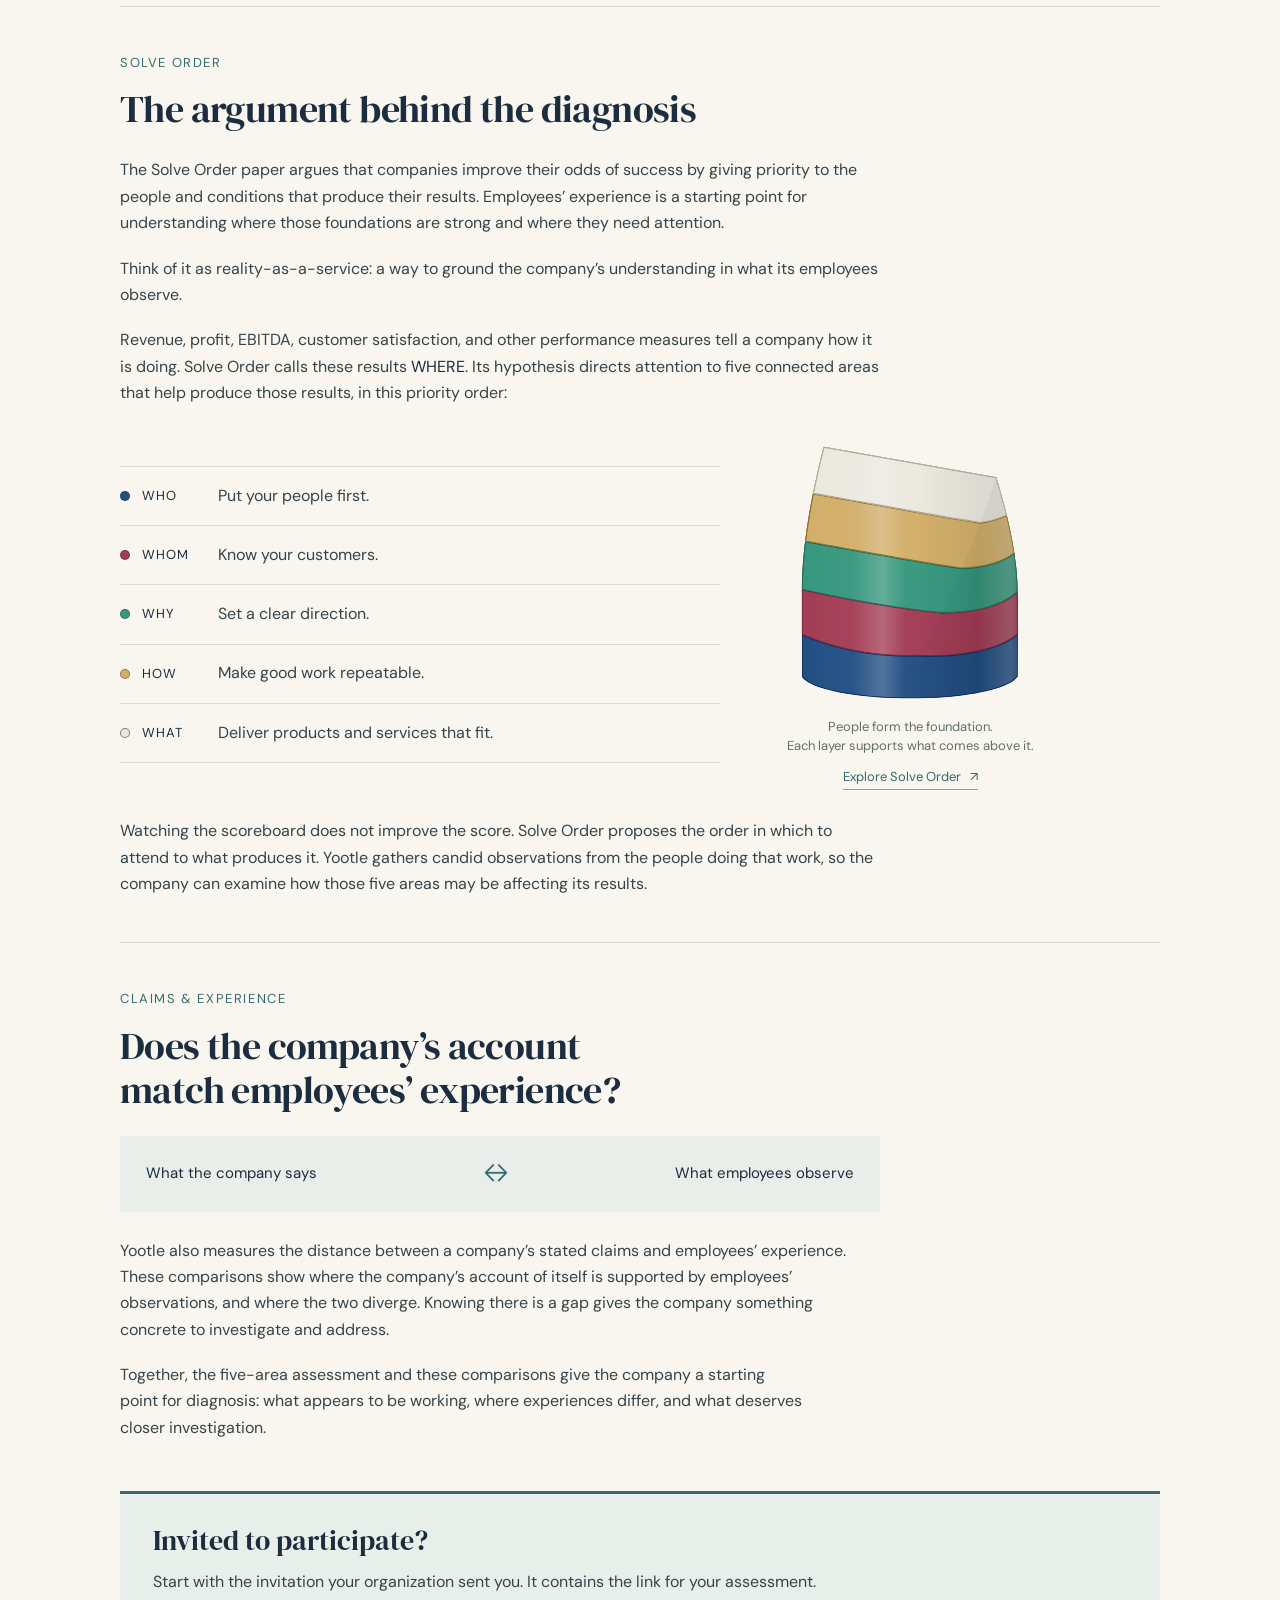
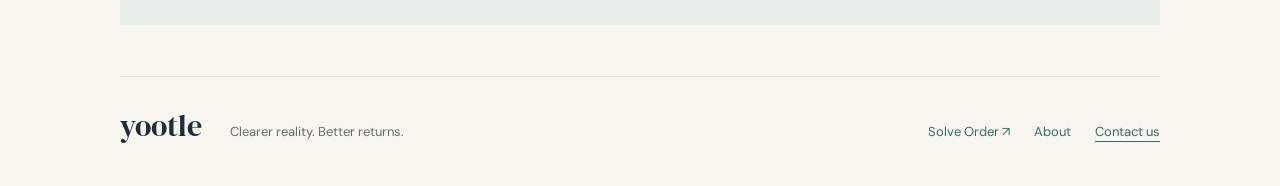
==== commit 7e274e76: "Publish approved sample questions, report and contact page" ====
--- a/index.html
+++ b/index.html
@@ -25,7 +25,7 @@
 <div style="width:min(calc(100% - 40px),1040px);margin:0 auto">
   <header style="display:flex;flex-wrap:wrap;gap:12px 24px;align-items:center;justify-content:space-between;padding:clamp(20px,2vw,30px) 0 clamp(18px,1.8vw,25px);border-bottom:1px solid #d9ddd7">
     <a href="#" aria-label="Yootle home" style="display:flex;gap:14px;align-items:center;text-decoration:none;color:#1b2d3e"><img src="assets/yootle-elephant-who-blue-124.png" alt="" style="width:clamp(48px,4.3vw,62px);height:auto;display:block"><span style="font:clamp(34px,2.8vw,40px)/1 DMSerif,Georgia,serif;letter-spacing:-1px">yootle</span></a>
-    <nav aria-label="Main navigation" style="display:flex;flex-wrap:wrap;align-items:center;gap:16px 24px;font-size:13px"><span class="wide-only" style="color:#63706c">Clearer reality. Better returns.</span><a href="/walkthrough/" style="font-weight:600">Design-partner walkthrough</a></nav>
+    <nav aria-label="Main navigation" style="display:flex;flex-wrap:wrap;align-items:center;gap:16px 24px;font-size:13px"><span class="wide-only" style="color:#63706c">Clearer reality. Better returns.</span><a href="/walkthrough/" style="font-weight:600">Design-partner walkthrough</a><a href="/sample-questions/">Sample questions</a></nav>
   </header>
 
   <section data-screen-label="Hero" style="padding:clamp(34px,4.5vw,66px) 0 clamp(40px,4vw,60px)">
@@ -112,7 +112,7 @@
   <footer style="border-top:1px solid #d9ddd7;padding:28px 0 40px;display:flex;flex-wrap:wrap;gap:10px 28px;align-items:baseline">
     <div style="font:30px DMSerif,Georgia,serif;color:#1b2d3e">yootle</div>
     <p style="font-size:13px;color:#63706c;flex:1 1 200px">Clearer reality. Better returns.</p>
-    <nav aria-label="Related sites" style="display:flex;gap:24px;font-size:13px"><a href="https://solveorder.com" rel="noreferrer" style="text-decoration:none">Solve Order ↗</a><a href="/about/" style="text-decoration:none">About</a><!-- Yootle Institute temporarily hidden at Troy’s request, 2026-10-25. Restore this link to re-enable. <a href="https://institute.yootle.com" rel="noreferrer" style="text-decoration:none">Yootle Institute ↗</a> --></nav>
+    <nav aria-label="Related sites" style="display:flex;flex-wrap:wrap;gap:16px 24px;font-size:13px"><a href="https://solveorder.com" rel="noreferrer" style="text-decoration:none">Solve Order ↗</a><a href="/about/" style="text-decoration:none">About</a><!-- Yootle Institute temporarily hidden at Troy’s request, 2026-10-25. Restore this link to re-enable. <a href="https://institute.yootle.com" rel="noreferrer" style="text-decoration:none">Yootle Institute ↗</a> --><a href="/contact/">Contact us</a></nav>
   </footer>
 </div>
 </body></html>
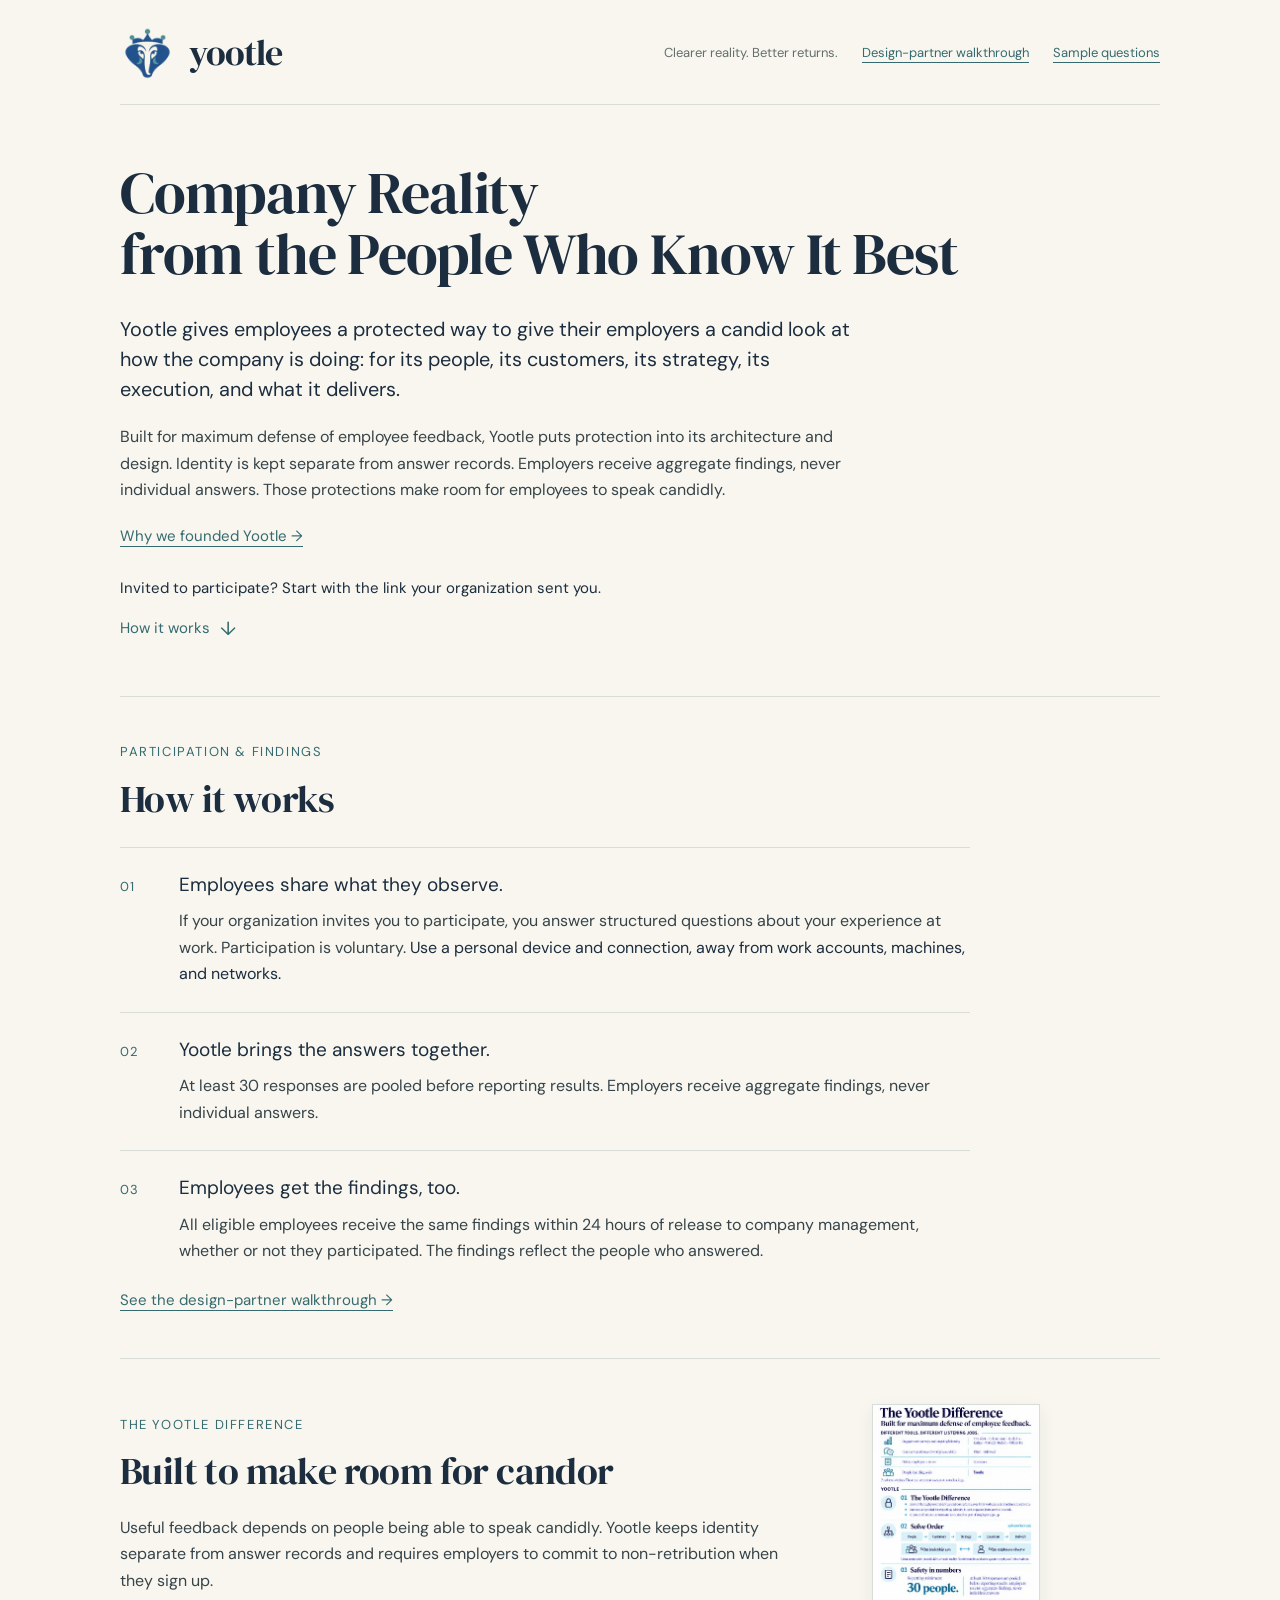
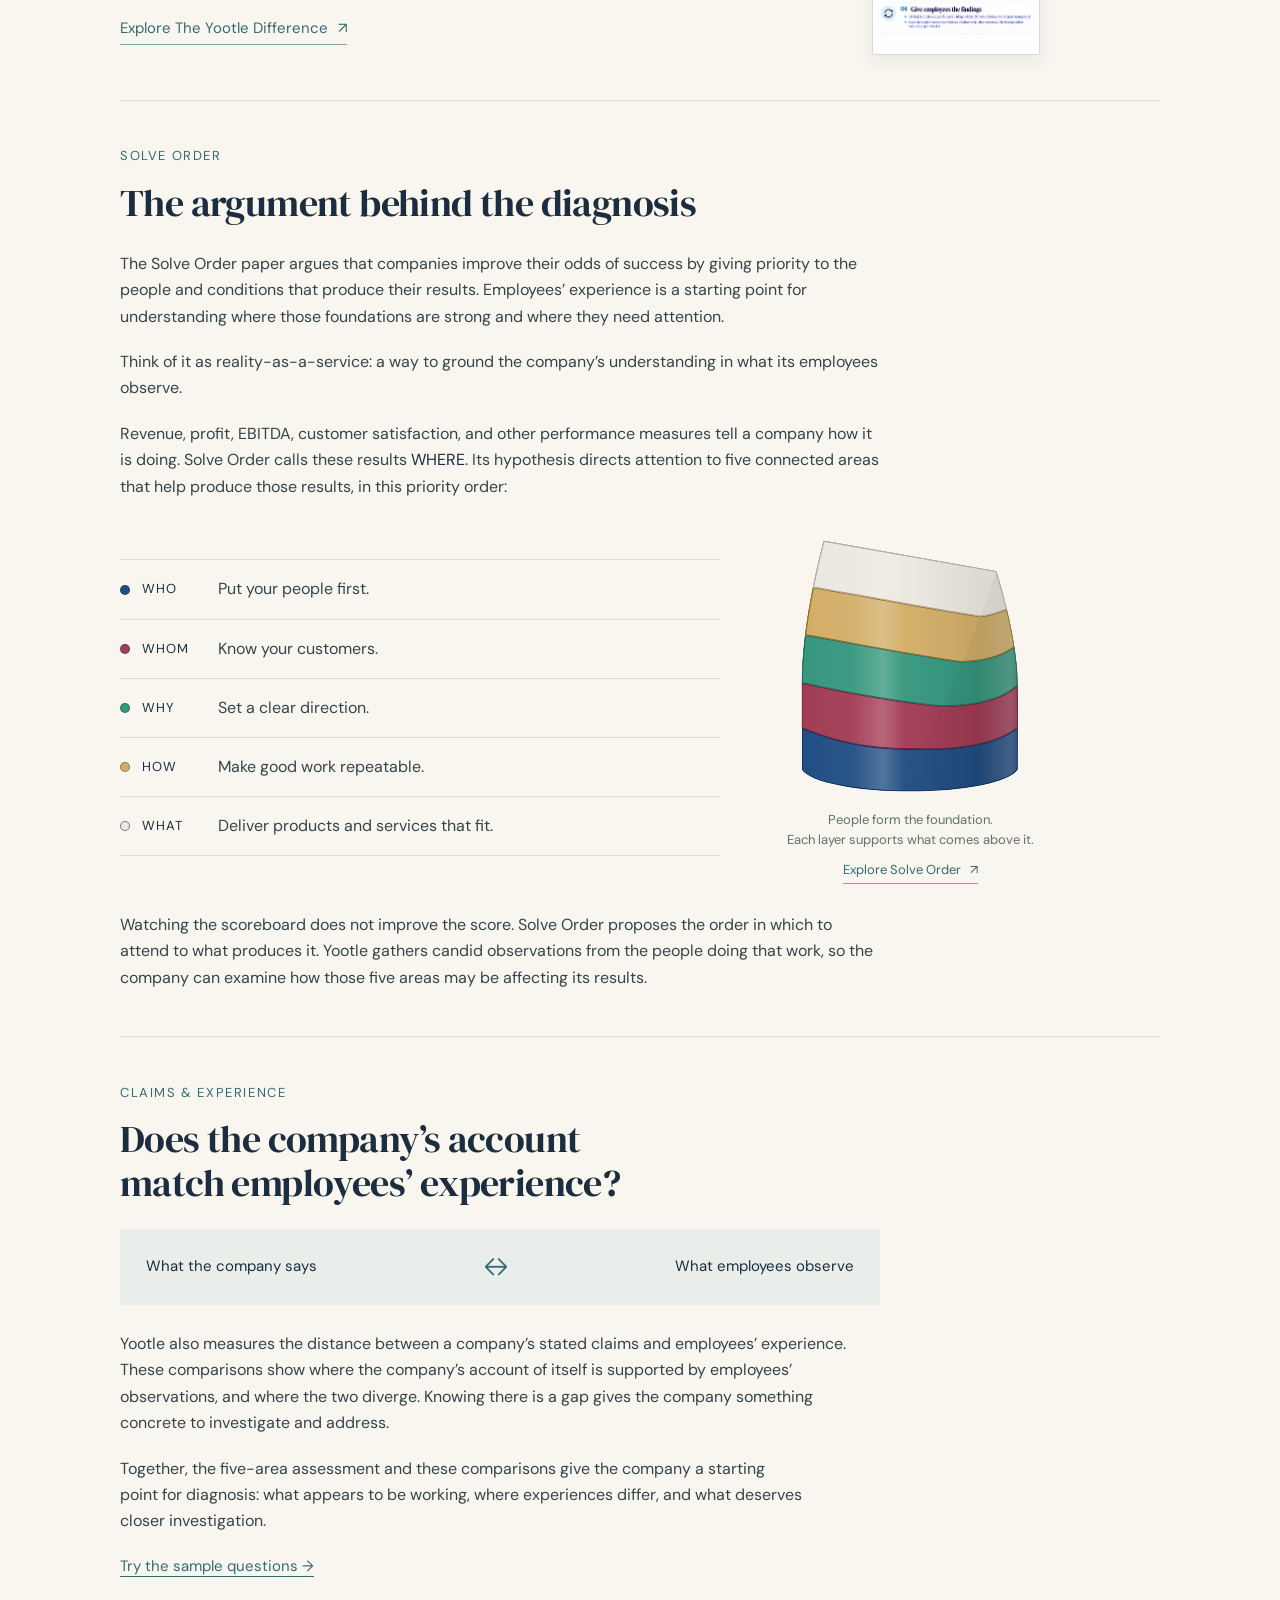
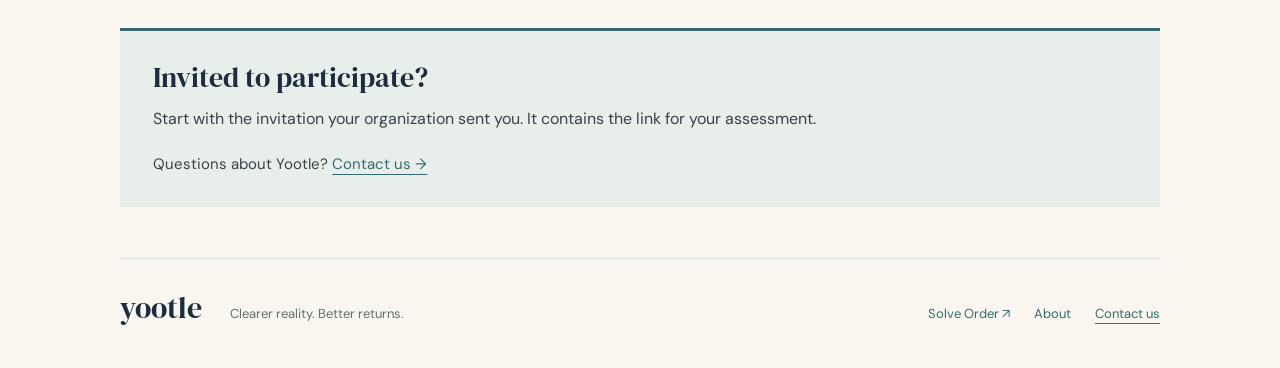
==== commit 0ca03bb5: "Add contextual homepage links to Yootle pages" ====
--- a/index.html
+++ b/index.html
@@ -33,6 +33,7 @@
     <div style="max-width:740px;display:flex;flex-direction:column;gap:20px">
       <p style="font-size:clamp(19px,1.55vw,22px);line-height:1.5;color:#1b2d3e;text-wrap:pretty">Yootle gives employees a protected way to give their employers a candid look at how the company is doing: for its people, its customers, its strategy, its execution, and what it delivers.</p>
       <p style="text-wrap:pretty">Built for maximum defense of employee feedback, Yootle puts protection into its architecture and design. Identity is kept separate from answer records. Employers receive aggregate findings, never individual answers. Those protections make room for employees to speak candidly.</p>
+      <a href="/about/" style="width:fit-content;font-size:15px;font-weight:650">Why we founded Yootle <span aria-hidden="true">→</span></a>
     </div>
     <div style="display:flex;flex-direction:column;gap:12px;margin-top:28px">
       <p style="font-size:15px;font-weight:600;color:#1b2d3e">Invited to participate? Start with the link your organization sent you.</p>
@@ -57,6 +58,7 @@
         <div><h3 style="font-size:19px;font-weight:650;line-height:1.4;color:#1b2d3e;margin-bottom:10px">Employees get the findings, too.</h3><p>All eligible employees receive the same findings within 24 hours of release to company management, whether or not they participated. The findings reflect the people who answered.</p></div>
       </article>
     </div>
+    <p style="margin-top:24px;font-size:15px;font-weight:650"><a href="/walkthrough/">See the design-partner walkthrough <span aria-hidden="true">→</span></a></p>
   </section>
 
   <section data-screen-label="Yootle Difference" style="border-top:1px solid #d9ddd7;padding:clamp(38px,3.5vw,50px) 0;display:flex;flex-wrap:wrap;gap:28px clamp(40px,6vw,72px);align-items:center">
@@ -101,12 +103,14 @@
     <div style="max-width:760px;display:flex;flex-direction:column;gap:19px">
       <p style="text-wrap:pretty">Yootle also measures the distance between a company’s stated claims and employees’ experience. These comparisons show where the company’s account of itself is supported by employees’ observations, and where the two diverge. Knowing there is a gap gives the company something concrete to investigate and address.</p>
       <p style="text-wrap:pretty">Together, the five-area assessment and these comparisons give the company a starting point for diagnosis: what appears to be working, where experiences differ, and what deserves closer investigation.</p>
+      <a href="/sample-questions/" style="width:fit-content;font-size:15px;font-weight:650">Try the sample questions <span aria-hidden="true">→</span></a>
     </div>
   </section>
 
   <section id="invited" data-screen-label="Invitation" style="background:#e8eeea;border-top:3px solid #356b70;padding:clamp(24px,2.4vw,30px) clamp(22px,2.6vw,36px);margin:5px 0 clamp(40px,4vw,62px)">
     <h2 style="font:400 28px/1.16 DMSerif,Georgia,serif;color:#1b2d3e;margin-bottom:12px">Invited to participate?</h2>
     <p style="max-width:700px">Start with the invitation your organization sent you. It contains the link for your assessment.</p>
+    <p style="margin-top:20px;font-size:15px">Questions about Yootle? <a href="/contact/" style="font-weight:650">Contact us <span aria-hidden="true">→</span></a></p>
   </section>
 
   <footer style="border-top:1px solid #d9ddd7;padding:28px 0 40px;display:flex;flex-wrap:wrap;gap:10px 28px;align-items:baseline">
